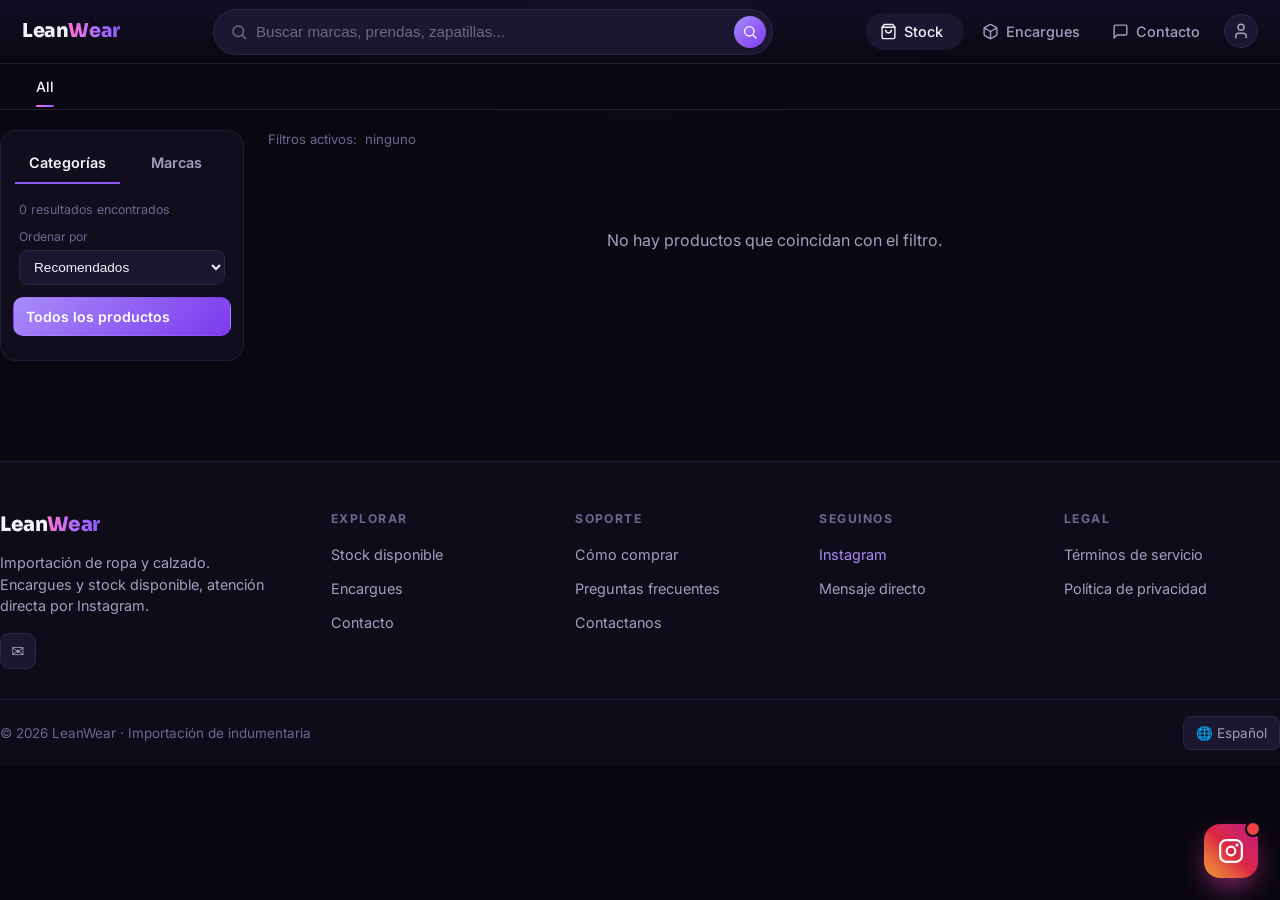
==== index.html @ 671abb11 "1" ====
<!DOCTYPE html>
<html lang="es">
<head>
  <meta charset="UTF-8" />
  <meta name="viewport" content="width=device-width, initial-scale=1.0" />
  <meta name="description" content="LeanWear — Stock disponible de ropa y calzado importado." />
  <meta name="theme-color" content="#0a0912" />
  <title>Stock · LeanWear</title>
  <link rel="preconnect" href="https://fonts.googleapis.com" />
  <link rel="preconnect" href="https://fonts.gstatic.com" crossorigin />
  <link href="https://fonts.googleapis.com/css2?family=Sora:wght@400;600;700;800&family=Inter:wght@400;500;600;700&display=swap" rel="stylesheet" />
  <link rel="stylesheet" href="css/styles.css" />
</head>
<body data-page="stock">
  <main>
    <div class="catalog" data-seccion="stock"></div>
  </main>

  <script src="js/config.js"></script>
  <script src="js/products.js"></script>
  <script src="js/layout.js"></script>
  <script src="js/catalog.js"></script>
</body>
</html>
---- css/styles.css ----
/* ===================================================================
   LeanWear — (ver bloque "Página de producto" al final para el detalle)
   Catálogo de importación (layout tipo tienda)
   Tema oscuro + morado/magenta. Header + barra de categorías +
   sidebar de filtros + grilla + footer. Responsivo.
   =================================================================== */

:root {
  --bg:        #0a0912;
  --bg-elev:   #0e0c18;
  --panel:     #110f1d;
  --panel-2:   #16132599;
  --panel-3:   #1b1730;
  --border:    #221d36;
  --border-2:  #2c2647;
  --text:      #f3f1fa;
  --muted:     #a39ec0;
  --muted-2:   #6c6790;

  --purple:        #8b5cf6;
  --purple-2:      #a78bfa;
  --purple-deep:   #6d28d9;
  --pink:          #ff5fcf;
  --grad-logo:     linear-gradient(90deg, #ff6fd1 0%, #b06bff 55%, #8b5cf6 100%);
  --grad-purple:   linear-gradient(135deg, #a78bfa 0%, #7c3aed 100%);
  --grad-ig:       linear-gradient(45deg, #f09433 0%, #e6683c 25%, #dc2743 50%, #cc2366 75%, #bc1888 100%);

  --radius:    16px;
  --radius-sm: 11px;
  --shadow:    0 18px 50px -22px rgba(124, 58, 237, .6);
  --maxw:      1500px;
  --header-h:  64px;
  --cats-h:    46px;

  --font-head: "Sora", system-ui, sans-serif;
  --font-body: "Inter", system-ui, sans-serif;
}

* { box-sizing: border-box; margin: 0; padding: 0; }
html { scroll-behavior: smooth; }
body {
  font-family: var(--font-body);
  background: var(--bg);
  color: var(--text);
  line-height: 1.5;
  -webkit-font-smoothing: antialiased;
}
body::before {
  content: "";
  position: fixed; inset: 0; z-index: -1;
  background:
    radial-gradient(70% 40% at 50% -10%, rgba(124, 58, 237, .18), transparent 60%),
    linear-gradient(180deg, var(--bg) 0%, #08070f 100%);
}
a { color: inherit; text-decoration: none; }
img { display: block; max-width: 100%; }
button { font-family: inherit; cursor: pointer; }
::-webkit-scrollbar { height: 8px; width: 8px; }
::-webkit-scrollbar-thumb { background: var(--border-2); border-radius: 8px; }

.container { width: 100%; max-width: var(--maxw); margin: 0 auto; padding: 0 22px; }

/* ===================== Header ===================== */
.site-header {
  position: sticky; top: 0; z-index: 60;
  height: var(--header-h);
  background: linear-gradient(180deg, rgba(20, 14, 38, .92), rgba(10, 9, 18, .92));
  backdrop-filter: blur(14px);
  border-bottom: 1px solid var(--border);
}
.header-inner { height: 100%; display: flex; align-items: center; gap: 20px; }

.brand { display: flex; align-items: center; gap: 9px; flex: 0 0 auto; }
.brand-mark {
  width: 30px; height: 30px; border-radius: 9px;
  display: grid; place-items: center;
  background: var(--grad-logo);
  color: #fff; font-weight: 800; font-family: var(--font-head);
  box-shadow: 0 6px 18px -6px var(--pink);
}
.brand-name { font-family: var(--font-head); font-weight: 800; font-size: 1.2rem; letter-spacing: -.4px; }
.brand-name b {
  font-weight: 800;
  background: var(--grad-logo);
  -webkit-background-clip: text; background-clip: text; -webkit-text-fill-color: transparent;
}

/* Buscador */
.search {
  flex: 1 1 auto; max-width: 560px; margin: 0 auto;
  display: flex; align-items: center; gap: 8px;
  background: var(--panel-3);
  border: 1px solid var(--border-2);
  border-radius: 999px;
  padding: 6px 6px 6px 16px;
  transition: border-color .2s;
}
.search:focus-within { border-color: var(--purple); }
.search .ico { color: var(--muted-2); display: grid; place-items: center; }
.nav-ico { width: 17px; height: 17px; flex: 0 0 auto; }
.search .ico .nav-ico { width: 18px; height: 18px; }
.search-go .nav-ico { width: 16px; height: 16px; }
.account .nav-ico { width: 18px; height: 18px; }
.search input {
  flex: 1; background: none; border: 0; outline: none;
  color: var(--text); font-size: .95rem;
}
.search input::placeholder { color: var(--muted-2); }
.search .search-clear {
  background: none; border: 0; color: var(--muted-2); font-size: 1rem;
  padding: 0 4px; display: none;
}
.search .search-clear.show { display: block; }
.search .search-go {
  width: 32px; height: 32px; border-radius: 50%; border: 0;
  background: var(--grad-purple); color: #fff; font-size: .9rem;
  display: grid; place-items: center; flex: 0 0 auto;
}

/* Nav derecha */
.header-nav { display: flex; align-items: center; gap: 4px; flex: 0 0 auto; }
.header-nav a {
  display: inline-flex; align-items: center; gap: 7px;
  font-size: .9rem; font-weight: 500; color: var(--muted);
  padding: 8px 14px; border-radius: 999px; transition: .18s;
}
.header-nav a:hover { color: var(--text); background: var(--panel-3); }
.header-nav a.active { color: var(--text); background: var(--panel-3); }
.header-nav a.active::after {
  content: ""; }
.account {
  width: 34px; height: 34px; border-radius: 50%;
  display: grid; place-items: center; color: var(--muted);
  border: 1px solid var(--border-2); background: var(--panel-3);
  font-size: 1rem; margin-left: 6px;
}
.nav-toggle { display: none; background: none; border: 0; flex-direction: column; gap: 5px; padding: 6px; }
.nav-toggle span { width: 22px; height: 2px; background: var(--text); border-radius: 2px; transition: .3s; }
.nav-toggle.open span:nth-child(1){ transform: translateY(7px) rotate(45deg); }
.nav-toggle.open span:nth-child(2){ opacity: 0; }
.nav-toggle.open span:nth-child(3){ transform: translateY(-7px) rotate(-45deg); }

/* ===================== Barra de categorías ===================== */
.cat-bar {
  position: sticky; top: var(--header-h); z-index: 55;
  height: var(--cats-h);
  background: rgba(10, 9, 18, .92);
  backdrop-filter: blur(12px);
  border-bottom: 1px solid var(--border);
}
.cat-bar-inner { height: 100%; display: flex; align-items: center; gap: 4px; overflow-x: auto; scrollbar-width: none; }
.cat-bar-inner::-webkit-scrollbar { display: none; }
.cat-tab {
  position: relative;
  background: none; border: 0; color: var(--muted);
  font-size: .88rem; font-weight: 500; white-space: nowrap;
  padding: 12px 14px; transition: color .18s;
}
.cat-tab:hover { color: var(--text); }
.cat-tab.active { color: var(--text); }
.cat-tab.active::after {
  content: ""; position: absolute; left: 14px; right: 14px; bottom: 0;
  height: 2px; background: var(--grad-logo); border-radius: 2px;
}

/* ===================== Layout catálogo ===================== */
.catalog-shell { padding: 20px 0 60px; }
.catalog-grid { display: grid; grid-template-columns: 244px 1fr; gap: 24px; align-items: start; }

/* Sidebar */
.sidebar {
  position: sticky; top: calc(var(--header-h) + var(--cats-h) + 16px);
  background: var(--panel-2);
  border: 1px solid var(--border);
  border-radius: var(--radius);
  padding: 6px 6px 14px;
  max-height: calc(100vh - var(--header-h) - var(--cats-h) - 32px);
  overflow-y: auto;
}
.sb-tabs { display: flex; gap: 4px; padding: 8px 8px 0; }
.sb-tab {
  flex: 1; background: none; border: 0; color: var(--muted);
  font-size: .9rem; font-weight: 600; padding: 9px 6px 11px;
  border-bottom: 2px solid transparent;
}
.sb-tab.active { color: var(--text); border-bottom-color: var(--purple); }
.sb-meta { padding: 12px 12px 6px; }
.sb-count { font-size: .78rem; color: var(--muted-2); }
.sb-sort { margin-top: 8px; }
.sb-sort label { font-size: .76rem; color: var(--muted-2); display: block; margin-bottom: 4px; }
.sb-sort select {
  width: 100%; background: var(--panel-3); color: var(--text);
  border: 1px solid var(--border-2); border-radius: 9px;
  padding: 8px 10px; font-size: .85rem; outline: none;
}
.sb-panel { padding: 6px 6px 0; }
.sb-panel[hidden] { display: none; }
.sb-all {
  display: block; width: 100%; text-align: left;
  background: var(--panel-3); border: 1px solid var(--border-2);
  color: var(--text); font-size: .88rem; font-weight: 600;
  padding: 10px 12px; border-radius: 10px; margin-bottom: 10px;
}
.sb-all.active { background: var(--grad-purple); border-color: transparent; color: #fff; }

.sb-group { margin-bottom: 4px; }
.sb-group-head {
  display: flex; align-items: center; justify-content: space-between;
  width: 100%; background: none; border: 0; color: var(--text);
  font-size: .9rem; font-weight: 600; padding: 9px 10px;
  border-radius: 8px;
}
.sb-group-head:hover { background: var(--panel-3); }
.sb-group-head .chev { color: var(--muted-2); transition: transform .2s; font-size: .7rem; }
.sb-group.collapsed .chev { transform: rotate(-90deg); }
.sb-group.collapsed .sb-items { display: none; }
.sb-items { display: flex; flex-direction: column; padding: 2px 0 6px; }
.sb-item {
  text-align: left; background: none; border: 0;
  color: var(--muted); font-size: .85rem;
  padding: 7px 12px 7px 22px; border-radius: 8px; transition: .15s;
  display: flex; justify-content: space-between; gap: 8px;
}
.sb-item:hover { color: var(--text); background: var(--panel-3); }
.sb-item.active { color: var(--purple-2); }
.sb-item .qty { color: var(--muted-2); font-size: .78rem; }
.sb-divider { height: 1px; background: var(--border); margin: 8px 6px; }

/* Contenido */
.content { min-width: 0; }
.toolbar {
  display: flex; align-items: center; gap: 12px; flex-wrap: wrap;
  margin-bottom: 18px;
}
.active-filters { display: flex; align-items: center; gap: 8px; flex-wrap: wrap; flex: 1; }
.af-label { font-size: .82rem; color: var(--muted-2); }
.af-chip {
  display: inline-flex; align-items: center; gap: 7px;
  font-size: .82rem; color: var(--text);
  background: var(--panel-3); border: 1px solid var(--border-2);
  padding: 5px 7px 5px 12px; border-radius: 999px;
}
.af-chip button { background: none; border: 0; color: var(--muted); font-size: .9rem; line-height: 1; }
.af-clear { font-size: .82rem; color: var(--purple-2); background: none; border: 0; }
.ask-ig {
  display: inline-flex; align-items: center; gap: 8px;
  font-size: .85rem; font-weight: 600; color: #fff;
  border: 1px solid transparent;
  background: var(--grad-ig);
  padding: 8px 16px; border-radius: 999px; transition: .2s;
  box-shadow: 0 8px 22px -10px #c1338e;
}
.ask-ig:hover { transform: translateY(-1px); filter: brightness(1.06); }

/* Grilla */
.grid { display: grid; grid-template-columns: repeat(4, 1fr); gap: 20px; }
.card {
  background: var(--panel); border: 1px solid var(--border);
  border-radius: var(--radius); overflow: hidden; cursor: pointer;
  transition: transform .2s, border-color .2s, box-shadow .2s;
  animation: fadeUp .45s both;
}
.card:hover { transform: translateY(-5px); border-color: var(--border-2); box-shadow: var(--shadow); }
.card-media { position: relative; aspect-ratio: 1 / 1; background: #fff; overflow: hidden; }
.card-media img { width: 100%; height: 100%; object-fit: contain; transition: transform .35s; }
.card:hover .card-media img { transform: scale(1.04); }
.card-badge {
  position: absolute; top: 10px; left: 10px;
  font-size: .68rem; font-weight: 600; padding: 4px 9px; border-radius: 999px;
  background: rgba(10, 9, 18, .8); backdrop-filter: blur(6px);
  border: 1px solid var(--border-2); color: var(--purple-2);
}
.card-badge.sold { color: #ff8a8a; }
.card-body { padding: 13px 14px 14px; }
.card-name {
  font-size: .92rem; font-weight: 500; line-height: 1.32; color: var(--text);
  min-height: 2.4em; display: -webkit-box; -webkit-line-clamp: 2; -webkit-box-orient: vertical; overflow: hidden;
}
.card-foot { display: flex; align-items: center; justify-content: space-between; margin-top: 10px; }
.card-price { font-weight: 700; font-size: 1rem; }
.card-fav { background: none; border: 0; color: var(--muted-2); font-size: 1.05rem; transition: .18s; }
.card-fav:hover, .card-fav.on { color: var(--pink); }

.empty-state { color: var(--muted); text-align: center; padding: 60px 0; grid-column: 1 / -1; }
@keyframes fadeUp { from { opacity: 0; transform: translateY(12px); } to { opacity: 1; transform: none; } }

/* ===================== Modal ===================== */
.modal { position: fixed; inset: 0; z-index: 100; display: flex; align-items: center; justify-content: center; padding: 20px; }
.modal[hidden] { display: none; }
.modal-backdrop { position: absolute; inset: 0; background: rgba(5, 4, 10, .82); backdrop-filter: blur(8px); animation: fade .25s; }
.modal-dialog {
  position: relative; display: grid; grid-template-columns: 1.05fr 1fr;
  width: min(940px, 100%); max-height: 90vh;
  background: var(--bg-elev); border: 1px solid var(--border-2);
  border-radius: var(--radius); overflow: hidden;
  box-shadow: 0 40px 90px -30px rgba(0,0,0,.9);
  animation: pop .3s cubic-bezier(.2,.8,.2,1);
}
.modal-close {
  position: absolute; top: 14px; right: 14px; z-index: 4;
  width: 38px; height: 38px; border-radius: 50%;
  background: rgba(10,9,18,.7); border: 1px solid var(--border-2);
  color: var(--text); font-size: 1rem; transition: .2s;
}
.modal-close:hover { background: var(--purple-deep); border-color: var(--purple); }
.modal-gallery { background: #fff; padding: 16px; display: flex; flex-direction: column; gap: 12px; }
.gallery-main { position: relative; aspect-ratio: 1/1; border-radius: var(--radius-sm); overflow: hidden; background: #fafafa; }
.gallery-main img { width: 100%; height: 100%; object-fit: contain; }
.gallery-main .badge {
  position: absolute; top: 12px; left: 12px; font-size: .72rem; font-weight: 600;
  padding: 5px 11px; border-radius: 999px; background: rgba(10,9,18,.78); color: #fff;
}
.gallery-thumbs { display: flex; gap: 9px; overflow-x: auto; }
.gallery-thumbs img {
  width: 60px; height: 60px; object-fit: contain; background: #f4f4f6;
  border-radius: 9px; border: 2px solid transparent; opacity: .7; transition: .2s; flex: 0 0 auto;
}
.gallery-thumbs img:hover { opacity: 1; }
.gallery-thumbs img.active { opacity: 1; border-color: var(--purple); }
.modal-info { padding: 36px 32px 28px; overflow-y: auto; }
.modal-brand { font-size: .78rem; text-transform: uppercase; letter-spacing: .1em; color: var(--muted-2); }
.modal-title { font-family: var(--font-head); font-weight: 700; font-size: 1.55rem; margin: 5px 0 10px; line-height: 1.18; }
.modal-price { font-size: 1.3rem; font-weight: 700; color: var(--purple-2); margin-bottom: 16px; }
.modal-desc { color: var(--muted); margin-bottom: 22px; font-size: .94rem; }
.modal-row { margin-bottom: 18px; }
.modal-label { display: block; font-size: .76rem; text-transform: uppercase; letter-spacing: .1em; color: var(--muted-2); margin-bottom: 9px; }
.chips { display: flex; flex-wrap: wrap; gap: 8px; }
.chip { font-size: .85rem; padding: 7px 14px; border-radius: 9px; background: var(--panel-3); border: 1px solid var(--border-2); color: var(--text); }
.modal-cta { width: 100%; margin-top: 12px; display: inline-flex; align-items: center; justify-content: center; gap: 8px;
  background: var(--grad-purple); color: #fff; font-weight: 600; padding: 13px; border-radius: 999px; box-shadow: var(--shadow); }
@keyframes fade { from { opacity: 0; } to { opacity: 1; } }
@keyframes pop { from { opacity: 0; transform: scale(.96) translateY(10px); } to { opacity: 1; transform: none; } }

/* ===================== Instagram flotante ===================== */
.ig-float {
  position: fixed; right: 22px; bottom: 22px; z-index: 70;
  width: 54px; height: 54px; border-radius: 16px;
  background: var(--grad-ig); color: #fff; display: grid; place-items: center;
  border: 0; box-shadow: 0 12px 30px -8px #c1338e;
  transition: transform .2s;
}
.ig-float .nav-ico { width: 26px; height: 26px; }
.ig-float:hover { transform: scale(1.08); }
.ig-float::after {
  content: ""; position: absolute; top: -3px; right: -3px;
  width: 12px; height: 12px; border-radius: 50%; background: #ef4444; border: 2px solid var(--bg);
}

/* ===================== Footer ===================== */
.site-footer { border-top: 1px solid var(--border); background: var(--bg-elev); margin-top: 40px; }
.footer-inner { display: grid; grid-template-columns: 1.4fr repeat(4, 1fr); gap: 28px; padding: 48px 0 30px; }
.footer-brand .brand-name { font-size: 1.25rem; }
.footer-brand p { color: var(--muted); font-size: .9rem; margin: 12px 0 16px; max-width: 280px; }
.footer-mail {
  width: 36px; height: 36px; border-radius: 9px; display: grid; place-items: center;
  background: var(--panel-3); border: 1px solid var(--border-2); color: var(--muted);
}
.footer-col h4 { font-size: .76rem; letter-spacing: .12em; text-transform: uppercase; color: var(--muted-2); margin-bottom: 14px; }
.footer-col ul { list-style: none; display: flex; flex-direction: column; gap: 10px; }
.footer-col a { font-size: .9rem; color: var(--muted); transition: color .15s; }
.footer-col a:hover { color: var(--text); }
.footer-col a.hl { color: var(--purple-2); }
.footer-bottom {
  border-top: 1px solid var(--border); padding: 16px 0;
  display: flex; align-items: center; justify-content: space-between; gap: 12px; flex-wrap: wrap;
}
.footer-bottom p { color: var(--muted-2); font-size: .84rem; }
.footer-bottom .lang { background: var(--panel-3); border: 1px solid var(--border-2); color: var(--muted); padding: 6px 12px; border-radius: 8px; font-size: .84rem; }

/* ===================== Página contacto ===================== */
.page-head { padding: 40px 0 8px; }
.page-head h1 { font-family: var(--font-head); font-weight: 800; font-size: clamp(1.9rem, 4vw, 2.6rem); letter-spacing: -.6px; }
.page-head p { color: var(--muted); margin-top: 8px; max-width: 560px; }
.contacto-grid { display: grid; grid-template-columns: 1fr 1fr; gap: 28px; padding: 24px 0 70px; }
.contacto-card { background: var(--panel-2); border: 1px solid var(--border); border-radius: var(--radius); padding: 30px; }
.contacto-card h3 { font-family: var(--font-head); font-size: 1.2rem; margin-bottom: 16px; }
.contact-list { list-style: none; display: flex; flex-direction: column; gap: 12px; }
.contact-list a {
  display: flex; align-items: center; gap: 13px; font-weight: 500;
  padding: 15px 18px; border-radius: var(--radius-sm);
  background: var(--panel-3); border: 1px solid var(--border-2); transition: .2s;
}
.contact-list a:hover { border-color: var(--purple); transform: translateX(4px); }
.contact-list .ci { font-size: 1.25rem; }
.steps { padding-left: 20px; color: var(--muted); display: flex; flex-direction: column; gap: 12px; }
.steps strong { color: var(--text); }

/* ===================== Responsive ===================== */
@media (max-width: 1100px) {
  .grid { grid-template-columns: repeat(3, 1fr); }
  .footer-inner { grid-template-columns: 1fr 1fr 1fr; }
  .footer-brand { grid-column: 1 / -1; }
}
@media (max-width: 900px) {
  .catalog-grid { grid-template-columns: 1fr; }
  .sidebar { position: relative; top: 0; max-height: none; }
  .search { order: 3; flex-basis: 100%; max-width: none; }
}
@media (max-width: 820px) {
  .modal-dialog { grid-template-columns: 1fr; overflow-y: auto; }
  .contacto-grid { grid-template-columns: 1fr; }
}
@media (max-width: 760px) {
  .header-nav .nav-text { display: none; }
  .header-nav { gap: 0; }
  .grid { grid-template-columns: repeat(2, 1fr); gap: 13px; }
}
@media (max-width: 560px) {
  .footer-inner { grid-template-columns: 1fr 1fr; }
}
/* ===================================================================
   Página de producto (detalle)
   =================================================================== */
.producto-page { padding-bottom: 60px; }
.breadcrumb { display: flex; align-items: center; gap: 9px; flex-wrap: wrap; font-size: .84rem; color: var(--muted-2); padding: 18px 0 22px; }
.breadcrumb a { color: var(--muted); }
.breadcrumb a:hover { color: var(--text); }
.breadcrumb .sep { opacity: .4; }
.breadcrumb .cur { color: var(--muted); }

.producto-grid { display: grid; grid-template-columns: minmax(0, 1fr) minmax(0, 1fr); gap: 40px; align-items: start; }

.pg-gallery { display: flex; flex-direction: column; gap: 12px; position: sticky; top: calc(var(--header-h) + 16px); }
.pg-main { position: relative; aspect-ratio: 1 / 1; background: #fff; border: 1px solid var(--border); border-radius: var(--radius); overflow: hidden; }
.pg-main img { width: 100%; height: 100%; object-fit: contain; }
.pg-badge { position: absolute; top: 14px; left: 14px; font-size: .74rem; font-weight: 600; padding: 5px 12px; border-radius: 999px;
  background: rgba(10,9,18,.78); border: 1px solid var(--border-2); color: var(--purple-2); backdrop-filter: blur(6px); }
.pg-badge.sold { color: #ff8a8a; }
.pg-thumbs { display: flex; gap: 10px; flex-wrap: wrap; }
.pg-thumbs img { width: 70px; height: 70px; object-fit: contain; background: #f4f4f6; border-radius: 10px;
  border: 2px solid transparent; cursor: pointer; opacity: .65; transition: .18s; }
.pg-thumbs img:hover { opacity: 1; }
.pg-thumbs img.active { opacity: 1; border-color: var(--purple); }

.pg-info { min-width: 0; }
.pg-title { font-family: var(--font-head); font-weight: 700; font-size: clamp(1.5rem, 3vw, 2.1rem); line-height: 1.15; letter-spacing: -.4px; }
.pg-tags { display: flex; gap: 8px; flex-wrap: wrap; margin: 14px 0 18px; }
.pg-tag { font-size: .78rem; color: var(--muted); background: var(--panel-3); border: 1px solid var(--border-2); padding: 5px 12px; border-radius: 999px; }
.pg-tag.hl { color: var(--purple-2); }
.pg-actions { display: flex; gap: 8px; flex-wrap: wrap; margin-bottom: 18px; }
.pg-action { display: inline-flex; align-items: center; gap: 6px; font-size: .82rem; color: var(--muted);
  background: none; border: 1px solid var(--border-2); padding: 8px 14px; border-radius: 999px; transition: .18s; }
.pg-action:hover { color: var(--text); border-color: var(--purple); }
.pg-action.on { color: var(--pink); border-color: color-mix(in srgb, var(--pink) 50%, transparent); }
.pg-price { font-size: clamp(1.5rem, 3vw, 1.9rem); font-weight: 800; margin: 4px 0 22px; }

.pg-block { background: var(--panel-2); border: 1px solid var(--border); border-radius: 14px; padding: 16px 18px; margin-bottom: 14px; }
.pg-block-head { display: flex; align-items: center; justify-content: space-between; margin-bottom: 12px; }
.pg-block-label { font-size: .76rem; text-transform: uppercase; letter-spacing: .09em; color: var(--muted-2); }
.opt-chips { display: flex; gap: 8px; flex-wrap: wrap; }
.opt-chip { font-size: .86rem; color: var(--text); background: var(--panel-3); border: 1px solid var(--border-2);
  padding: 9px 15px; border-radius: 10px; cursor: pointer; transition: .15s; }
.opt-chip:hover { border-color: var(--purple); }
.opt-chip.active { background: var(--grad-purple); border-color: transparent; color: #fff; }

.pg-cta { width: 100%; display: inline-flex; align-items: center; justify-content: center; gap: 9px;
  background: var(--grad-purple); color: #fff; font-weight: 600; font-size: 1rem; padding: 15px; border-radius: 12px;
  box-shadow: var(--shadow); margin-top: 8px; transition: transform .15s; }
.pg-cta:hover { transform: translateY(-2px); }
.pg-sel-hint { color: var(--purple-2); font-size: .85rem; margin: 10px 0 0; min-height: 1em; }
.pg-ig-banner { display: flex; align-items: center; gap: 12px; justify-content: space-between;
  background: var(--panel-2); border: 1px solid var(--border-2);
  color: var(--muted); font-size: .85rem; padding: 12px 15px; border-radius: 12px; margin-top: 12px; }
.pg-ig-banner b { color: var(--text); }
.pg-ig-banner .ig-ic { font-weight: 600; white-space: nowrap;
  background: var(--grad-ig); -webkit-background-clip: text; background-clip: text; -webkit-text-fill-color: transparent; }

/* Fotos reales del producto */
.real-photos { margin-top: 44px; }
.rp-grid { display: grid; grid-template-columns: repeat(auto-fill, minmax(150px, 1fr)); gap: 14px; }
.rp-item { padding: 0; border: 1px solid var(--border); border-radius: 14px; overflow: hidden;
  background: #fff; cursor: zoom-in; aspect-ratio: 1 / 1; transition: transform .2s, border-color .2s; }
.rp-item:hover { transform: translateY(-4px); border-color: var(--purple); }
.rp-item img { width: 100%; height: 100%; object-fit: cover; }

/* Visor (lightbox) */
.lightbox { position: fixed; inset: 0; z-index: 130; display: grid; place-items: center;
  background: rgba(5,4,10,.92); backdrop-filter: blur(6px); padding: 30px; animation: fade .2s; }
.lightbox[hidden] { display: none; }
.lb-img { max-width: 92vw; max-height: 86vh; object-fit: contain; border-radius: 12px;
  box-shadow: 0 30px 80px -20px #000; }
.lb-close { position: absolute; top: 18px; right: 18px; width: 44px; height: 44px; border-radius: 50%;
  background: rgba(20,16,38,.8); border: 1px solid var(--border-2); color: #fff; font-size: 1.1rem; cursor: pointer; }
.lb-close:hover { background: var(--purple-deep); }
.lb-nav { position: absolute; top: 50%; transform: translateY(-50%); width: 50px; height: 50px; border-radius: 50%;
  background: rgba(20,16,38,.8); border: 1px solid var(--border-2); color: #fff; font-size: 1.7rem; line-height: 1; cursor: pointer; }
.lb-nav:hover { background: var(--purple-deep); }
.lb-prev { left: 18px; }
.lb-next { right: 18px; }
.lb-count { position: absolute; bottom: 20px; left: 50%; transform: translateX(-50%);
  color: var(--muted); font-size: .85rem; background: rgba(20,16,38,.8); border: 1px solid var(--border-2);
  padding: 5px 14px; border-radius: 999px; }
@media (max-width: 560px) { .lb-nav { width: 40px; height: 40px; font-size: 1.4rem; } }

.prod-desc { margin: 44px 0 10px; max-width: 860px; }
.prod-desc h2 { font-family: var(--font-head); font-size: 1.25rem; margin-bottom: 12px; }
.prod-desc p { color: var(--muted); }
.spec { display: grid; grid-template-columns: repeat(auto-fit, minmax(150px, 1fr)); gap: 12px; margin-top: 20px; }
.spec div { background: var(--panel-2); border: 1px solid var(--border); border-radius: 12px; padding: 12px 15px; }
.spec span { display: block; font-size: .72rem; text-transform: uppercase; letter-spacing: .06em; color: var(--muted-2); margin-bottom: 5px; }
.spec b { font-weight: 600; }

.similar { margin-top: 52px; }
.similar-head { margin-bottom: 22px; }
.similar-head h2 { font-family: var(--font-head); font-size: 1.4rem; }
.similar-head p { color: var(--muted); font-size: .9rem; margin-top: 4px; }

.prod-missing { text-align: center; padding: 90px 0; }
.prod-missing h1 { font-family: var(--font-head); font-size: 1.8rem; margin-bottom: 8px; }
.prod-missing p { color: var(--muted); margin-bottom: 22px; }
.btn-volver { display: inline-block; background: var(--grad-purple); color: #fff; font-weight: 600; padding: 12px 24px; border-radius: 999px; }

.toast { position: fixed; left: 50%; bottom: 90px; transform: translate(-50%, 20px); z-index: 120;
  background: var(--panel-3); border: 1px solid var(--border-2); color: var(--text);
  padding: 11px 20px; border-radius: 999px; font-size: .88rem; box-shadow: var(--shadow); opacity: 0; transition: .3s; }
.toast.show { opacity: 1; transform: translate(-50%, 0); }

@media (max-width: 900px) {
  .producto-grid { grid-template-columns: 1fr; gap: 24px; }
  .pg-gallery { position: relative; top: 0; }
}

/* ===================================================================
   Panel de administración (admin.html) — secreto, conectado a GitHub
   =================================================================== */
.admin-body { background: var(--bg); }
.admin-top { position: sticky; top: 0; z-index: 30; display: flex; align-items: center; justify-content: space-between;
  height: 60px; padding: 0 22px; background: linear-gradient(180deg, rgba(20,14,38,.92), rgba(10,9,18,.92));
  backdrop-filter: blur(12px); border-bottom: 1px solid var(--border); }
.admin-top .brand-name { font-family: var(--font-head); font-weight: 800; font-size: 1.15rem; }
.admin-top .tag { font-size: .74rem; color: var(--muted-2); border: 1px solid var(--border-2); padding: 3px 10px; border-radius: 999px; margin-left: 10px; }
.admin-logout { background: var(--panel-3); border: 1px solid var(--border-2); color: var(--muted); font-size: .85rem; padding: 7px 14px; border-radius: 999px; cursor: pointer; }
.admin-logout:hover { color: var(--text); border-color: var(--purple); }

/* Pantalla de clave */
.gate { position: fixed; inset: 0; z-index: 50; display: grid; place-items: center; padding: 22px;
  background: radial-gradient(60% 50% at 50% 0%, rgba(124,58,237,.2), transparent 60%), var(--bg); }
.gate-card { width: min(380px, 100%); background: var(--panel-2); border: 1px solid var(--border); border-radius: var(--radius); padding: 30px 26px; text-align: center; }
.gate-card .brand-name { font-family: var(--font-head); font-weight: 800; font-size: 1.5rem; }
.gate-card p { color: var(--muted); font-size: .9rem; margin: 8px 0 20px; }
.gate-card input { width: 100%; }
.gate-err { color: #ff8a8a; font-size: .85rem; margin-top: 10px; min-height: 1em; }

.admin-wrap { max-width: 1100px; margin: 0 auto; padding: 26px 22px 70px; }
.admin-grid { display: grid; grid-template-columns: 1fr; gap: 20px; }
.panel-card { background: var(--panel-2); border: 1px solid var(--border); border-radius: var(--radius); padding: 22px 24px; }
.panel-card h2 { font-family: var(--font-head); font-size: 1.15rem; margin-bottom: 4px; }
.panel-card .hint { color: var(--muted-2); font-size: .85rem; margin-bottom: 18px; }
.panel-card h2 .step { color: var(--purple-2); }

/* Formularios */
.admin label { display: block; font-size: .8rem; color: var(--muted); margin: 0 0 6px; font-weight: 500; }
.admin input, .admin select, .admin textarea {
  width: 100%; background: var(--panel-3); color: var(--text);
  border: 1px solid var(--border-2); border-radius: 10px; padding: 11px 13px; font-size: .92rem;
  font-family: inherit; outline: none; transition: border-color .15s; }
.admin input:focus, .admin select:focus, .admin textarea:focus { border-color: var(--purple); }
.admin textarea { resize: vertical; min-height: 78px; }
.admin .field { margin-bottom: 16px; }
.admin .row2 { display: grid; grid-template-columns: 1fr 1fr; gap: 14px; }
.admin .row3 { display: grid; grid-template-columns: 1fr 1fr 1fr; gap: 14px; }
.admin .check { display: flex; align-items: center; gap: 8px; }
.admin .check input { width: auto; }
.admin .sub { font-size: .76rem; color: var(--muted-2); margin-top: 5px; }

.btn-admin { display: inline-flex; align-items: center; justify-content: center; gap: 8px;
  background: var(--grad-purple); color: #fff; font-weight: 600; font-size: .95rem; border: 0;
  padding: 12px 22px; border-radius: 10px; cursor: pointer; box-shadow: var(--shadow); transition: transform .15s; }
.btn-admin:hover { transform: translateY(-1px); }
.btn-admin:disabled { opacity: .5; cursor: not-allowed; transform: none; }
.btn-ghost2 { background: var(--panel-3); border: 1px solid var(--border-2); color: var(--text);
  font-weight: 600; font-size: .9rem; padding: 11px 18px; border-radius: 10px; cursor: pointer; }
.btn-ghost2:hover { border-color: var(--purple); }
.btn-danger { background: none; border: 1px solid color-mix(in srgb, #ff6b6b 50%, transparent); color: #ff8a8a;
  font-size: .85rem; padding: 9px 16px; border-radius: 10px; cursor: pointer; }

.conn-status { font-size: .85rem; margin-top: 12px; }
.conn-status.ok { color: #6ee7a8; }
.conn-status.bad { color: #ff8a8a; }

/* Imágenes */
.img-drop { border: 2px dashed var(--border-2); border-radius: 12px; padding: 22px; text-align: center;
  color: var(--muted); cursor: pointer; transition: .15s; }
.img-drop:hover, .img-drop.over { border-color: var(--purple); background: var(--panel-3); color: var(--text); }
.img-drop b { color: var(--purple-2); }
.img-previews { display: grid; grid-template-columns: repeat(auto-fill, minmax(110px, 1fr)); gap: 12px; margin-top: 14px; }
.img-previews:empty { display: none; }
.img-thumb { position: relative; border: 1px solid var(--border-2); border-radius: 10px; overflow: hidden; background: #fff; aspect-ratio: 1/1; }
.img-thumb img { width: 100%; height: 100%; object-fit: cover; }
.img-thumb .main-tag { position: absolute; top: 6px; left: 6px; font-size: .65rem; font-weight: 700; color: #fff;
  background: var(--grad-purple); padding: 3px 8px; border-radius: 999px; }
.img-thumb .img-actions { position: absolute; inset: auto 0 0 0; display: flex; gap: 4px; padding: 5px; background: linear-gradient(180deg, transparent, rgba(0,0,0,.7)); }
.img-thumb .img-actions button { flex: 1; background: rgba(20,16,38,.85); border: 0; color: #fff; font-size: .68rem; padding: 4px; border-radius: 6px; cursor: pointer; }
.img-thumb .img-actions button:hover { background: var(--purple-deep); }

/* Log de publicación */
.pub-bar { display: flex; gap: 12px; align-items: center; flex-wrap: wrap; margin-top: 6px; }
.log { margin-top: 16px; background: #07060d; border: 1px solid var(--border); border-radius: 10px;
  padding: 14px 16px; font-family: ui-monospace, monospace; font-size: .82rem; color: var(--muted);
  max-height: 260px; overflow-y: auto; white-space: pre-wrap; line-height: 1.6; }
.log:empty { display: none; }
.log .ok { color: #6ee7a8; }
.log .bad { color: #ff8a8a; }
.log .info { color: var(--purple-2); }

@media (max-width: 620px) { .admin .row2, .admin .row3 { grid-template-columns: 1fr; } }

@media (prefers-reduced-motion: reduce) { * { animation: none !important; scroll-behavior: auto; } }
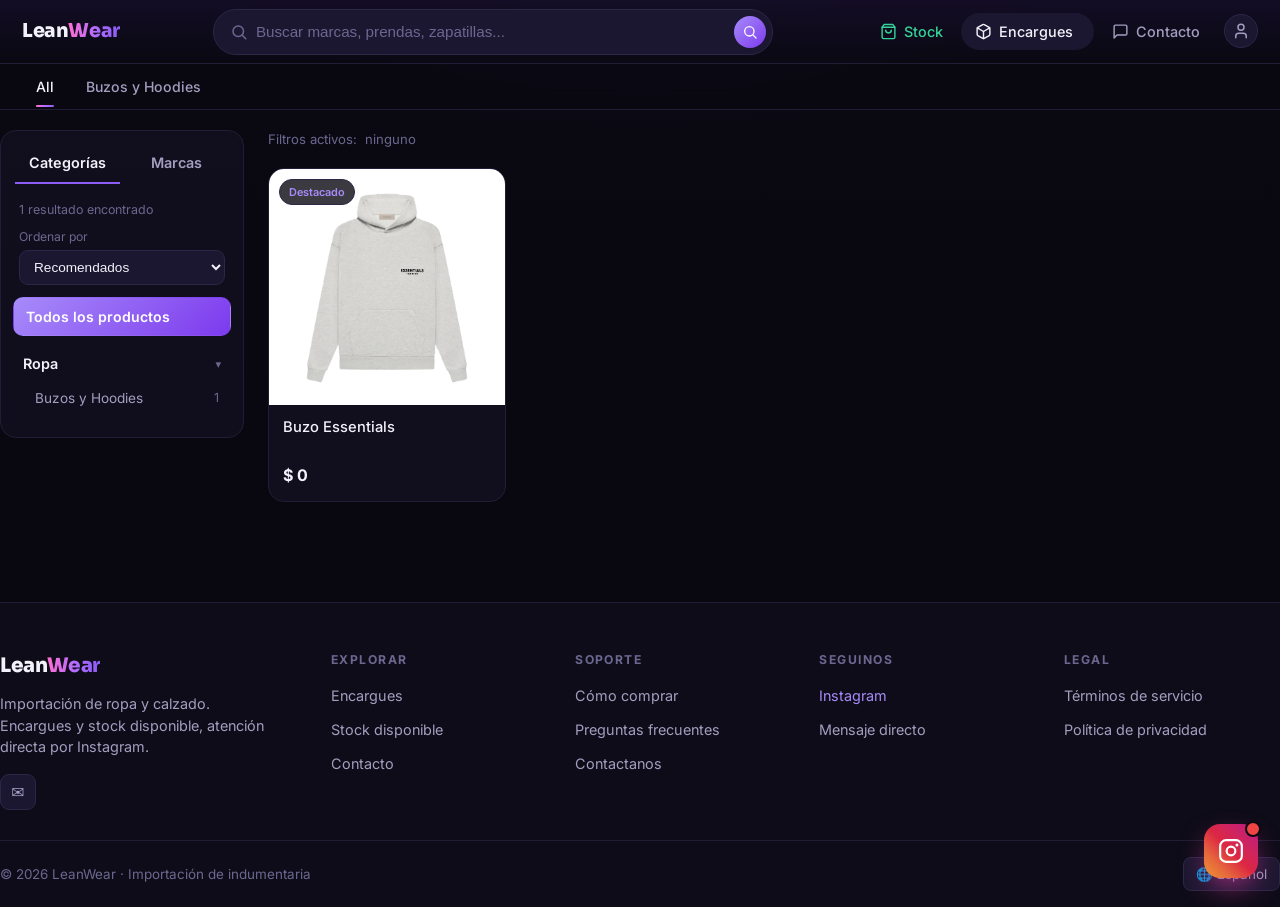
==== commit d921051a: "7" ====
--- a/index.html
+++ b/index.html
@@ -3,17 +3,18 @@
 <head>
   <meta charset="UTF-8" />
   <meta name="viewport" content="width=device-width, initial-scale=1.0" />
-  <meta name="description" content="LeanWear — Stock disponible de ropa y calzado importado." />
+  <meta name="description" content="LeanWear — Encargues a pedido de ropa y calzado importado." />
   <meta name="theme-color" content="#0a0912" />
-  <title>Stock · LeanWear</title>
+  <link rel="icon" type="image/svg+xml" href="favicon.svg" />
+  <title>Encargues · LeanWear</title>
   <link rel="preconnect" href="https://fonts.googleapis.com" />
   <link rel="preconnect" href="https://fonts.gstatic.com" crossorigin />
   <link href="https://fonts.googleapis.com/css2?family=Sora:wght@400;600;700;800&family=Inter:wght@400;500;600;700&display=swap" rel="stylesheet" />
   <link rel="stylesheet" href="css/styles.css" />
 </head>
-<body data-page="stock">
+<body data-page="encargues">
   <main>
-    <div class="catalog" data-seccion="stock"></div>
+    <div class="catalog" data-seccion="encargues"></div>
   </main>
 
   <script src="js/config.js"></script>
--- a/css/styles.css
+++ b/css/styles.css
@@ -126,6 +126,8 @@
 }
 .header-nav a:hover { color: var(--text); background: var(--panel-3); }
 .header-nav a.active { color: var(--text); background: var(--panel-3); }
+.header-nav a.nav-stock { color: #34d399; }                 /* "Stock" en verde */
+.header-nav a.nav-stock:hover, .header-nav a.nav-stock.active { color: #34d399; background: var(--panel-3); }
 .header-nav a.active::after {
   content: ""; }
 .account {
@@ -535,6 +537,7 @@
 /* Pantalla de clave */
 .gate { position: fixed; inset: 0; z-index: 50; display: grid; place-items: center; padding: 22px;
   background: radial-gradient(60% 50% at 50% 0%, rgba(124,58,237,.2), transparent 60%), var(--bg); }
+.gate[hidden] { display: none; }   /* sin esto, "display:grid" le gana al atributo hidden */
 .gate-card { width: min(380px, 100%); background: var(--panel-2); border: 1px solid var(--border); border-radius: var(--radius); padding: 30px 26px; text-align: center; }
 .gate-card .brand-name { font-family: var(--font-head); font-weight: 800; font-size: 1.5rem; }
 .gate-card p { color: var(--muted); font-size: .9rem; margin: 8px 0 20px; }
@@ -603,6 +606,29 @@
 .log .bad { color: #ff8a8a; }
 .log .info { color: var(--purple-2); }
 
+/* Lista de productos cargados */
+.prod-list { margin-top: 14px; display: flex; flex-direction: column; gap: 8px; }
+.pl-empty { color: var(--muted-2); font-size: .88rem; padding: 8px 0; }
+.prod-row { display: flex; align-items: center; gap: 12px;
+  background: var(--panel-3); border: 1px solid var(--border-2); border-radius: 10px; padding: 10px 12px; }
+.pr-thumb { width: 46px; height: 46px; flex: 0 0 auto; border-radius: 8px; object-fit: cover;
+  background: #fff; border: 1px solid var(--border-2); }
+.pr-thumb.sinfoto { background: var(--panel-2); display: inline-block; }
+.pr-info { display: flex; flex-direction: column; min-width: 0; flex: 1; }
+.pr-info b { font-size: .92rem; }
+.pr-sub { font-size: .78rem; color: var(--muted-2); }
+.pr-actions { display: flex; gap: 6px; flex: 0 0 auto; }
+.pr-edit, .pr-del { font-size: .82rem; padding: 7px 13px; border-radius: 8px; cursor: pointer; transition: .15s; background: none; }
+.pr-edit { border: 1px solid var(--border-2); color: var(--muted); }
+.pr-edit:hover { color: var(--text); border-color: var(--purple); }
+.pr-del { border: 1px solid color-mix(in srgb, #ff6b6b 45%, transparent); color: #ff8a8a; }
+.pr-del:hover { background: color-mix(in srgb, #ff6b6b 18%, transparent); }
+
+.edit-badge { font-size: .85rem; color: var(--purple-2); background: var(--panel-3);
+  border: 1px solid var(--border-2); border-radius: 10px; padding: 9px 13px; margin-bottom: 12px; }
+.edit-badge[hidden] { display: none; }
+.edit-badge button { background: none; border: 0; color: #ff8a8a; cursor: pointer; font-size: .85rem; text-decoration: underline; }
+
 @media (max-width: 620px) { .admin .row2, .admin .row3 { grid-template-columns: 1fr; } }
 
 @media (prefers-reduced-motion: reduce) { * { animation: none !important; scroll-behavior: auto; } }
